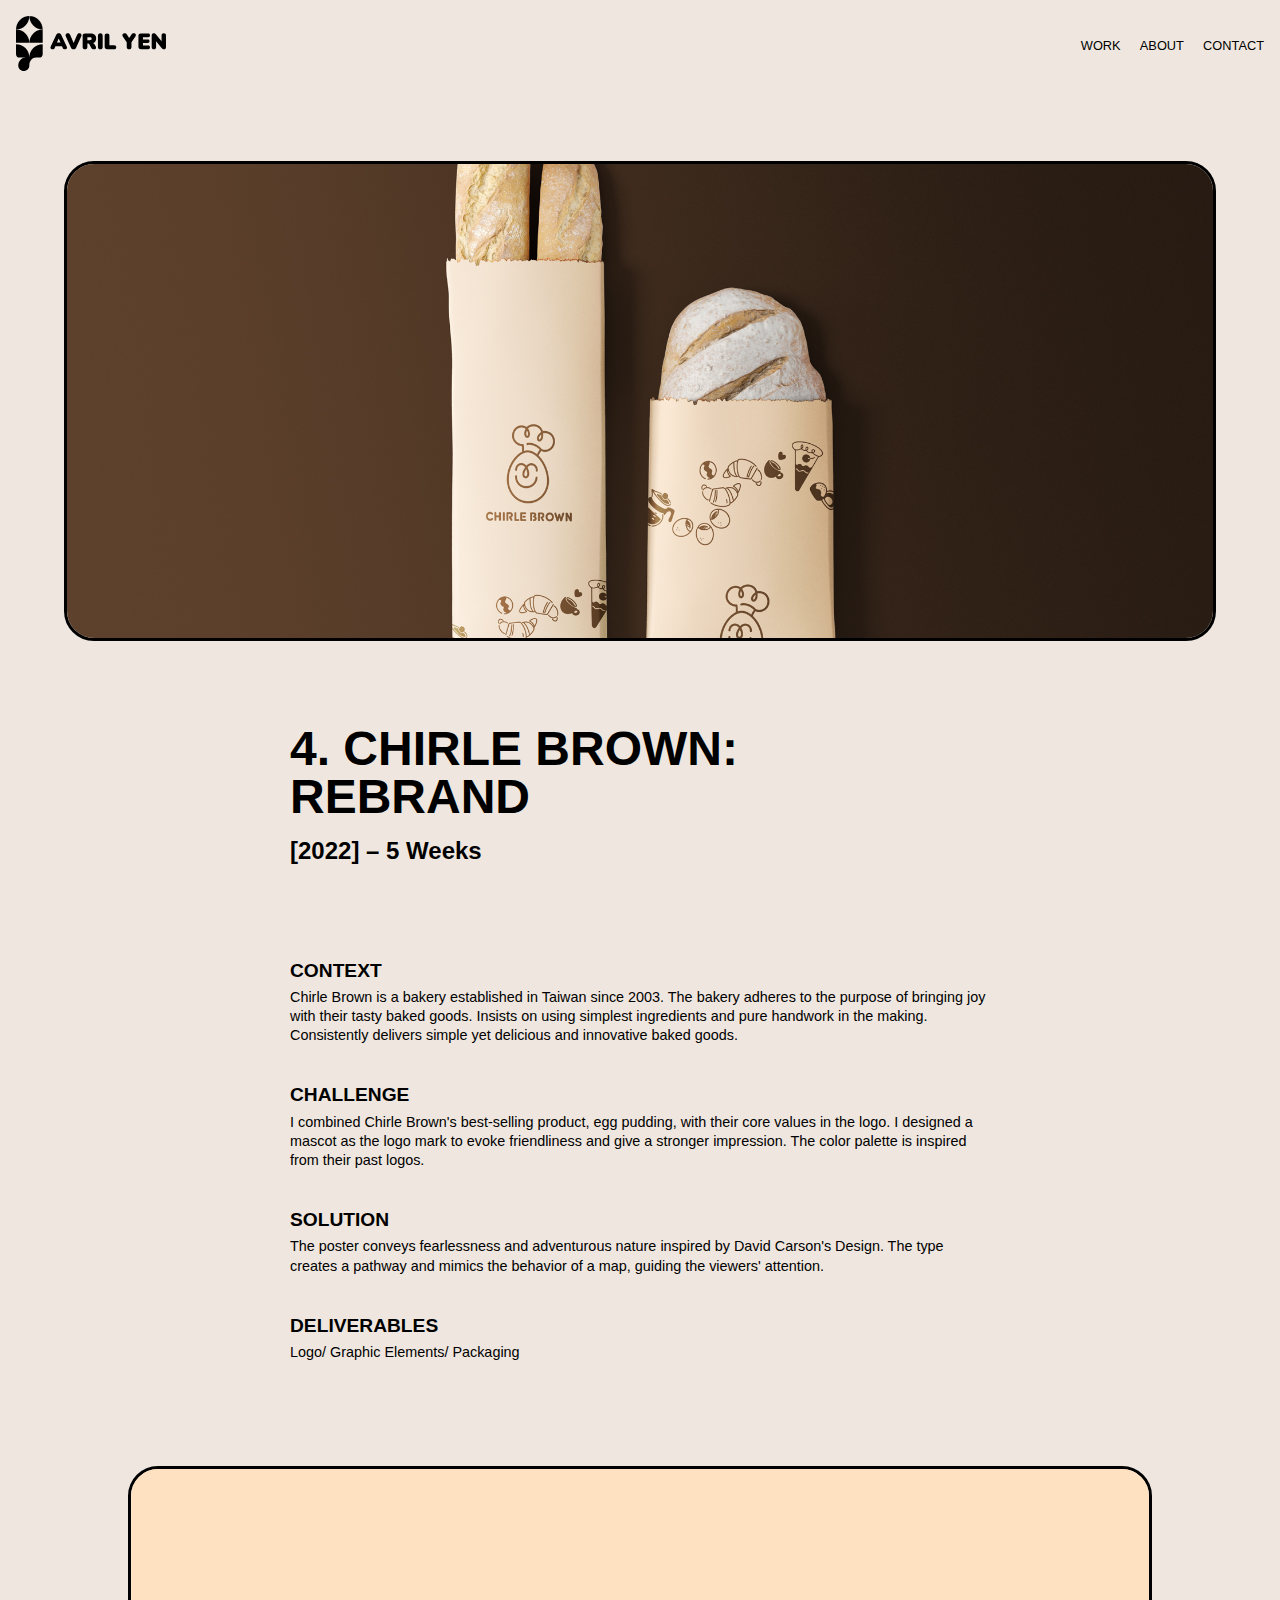
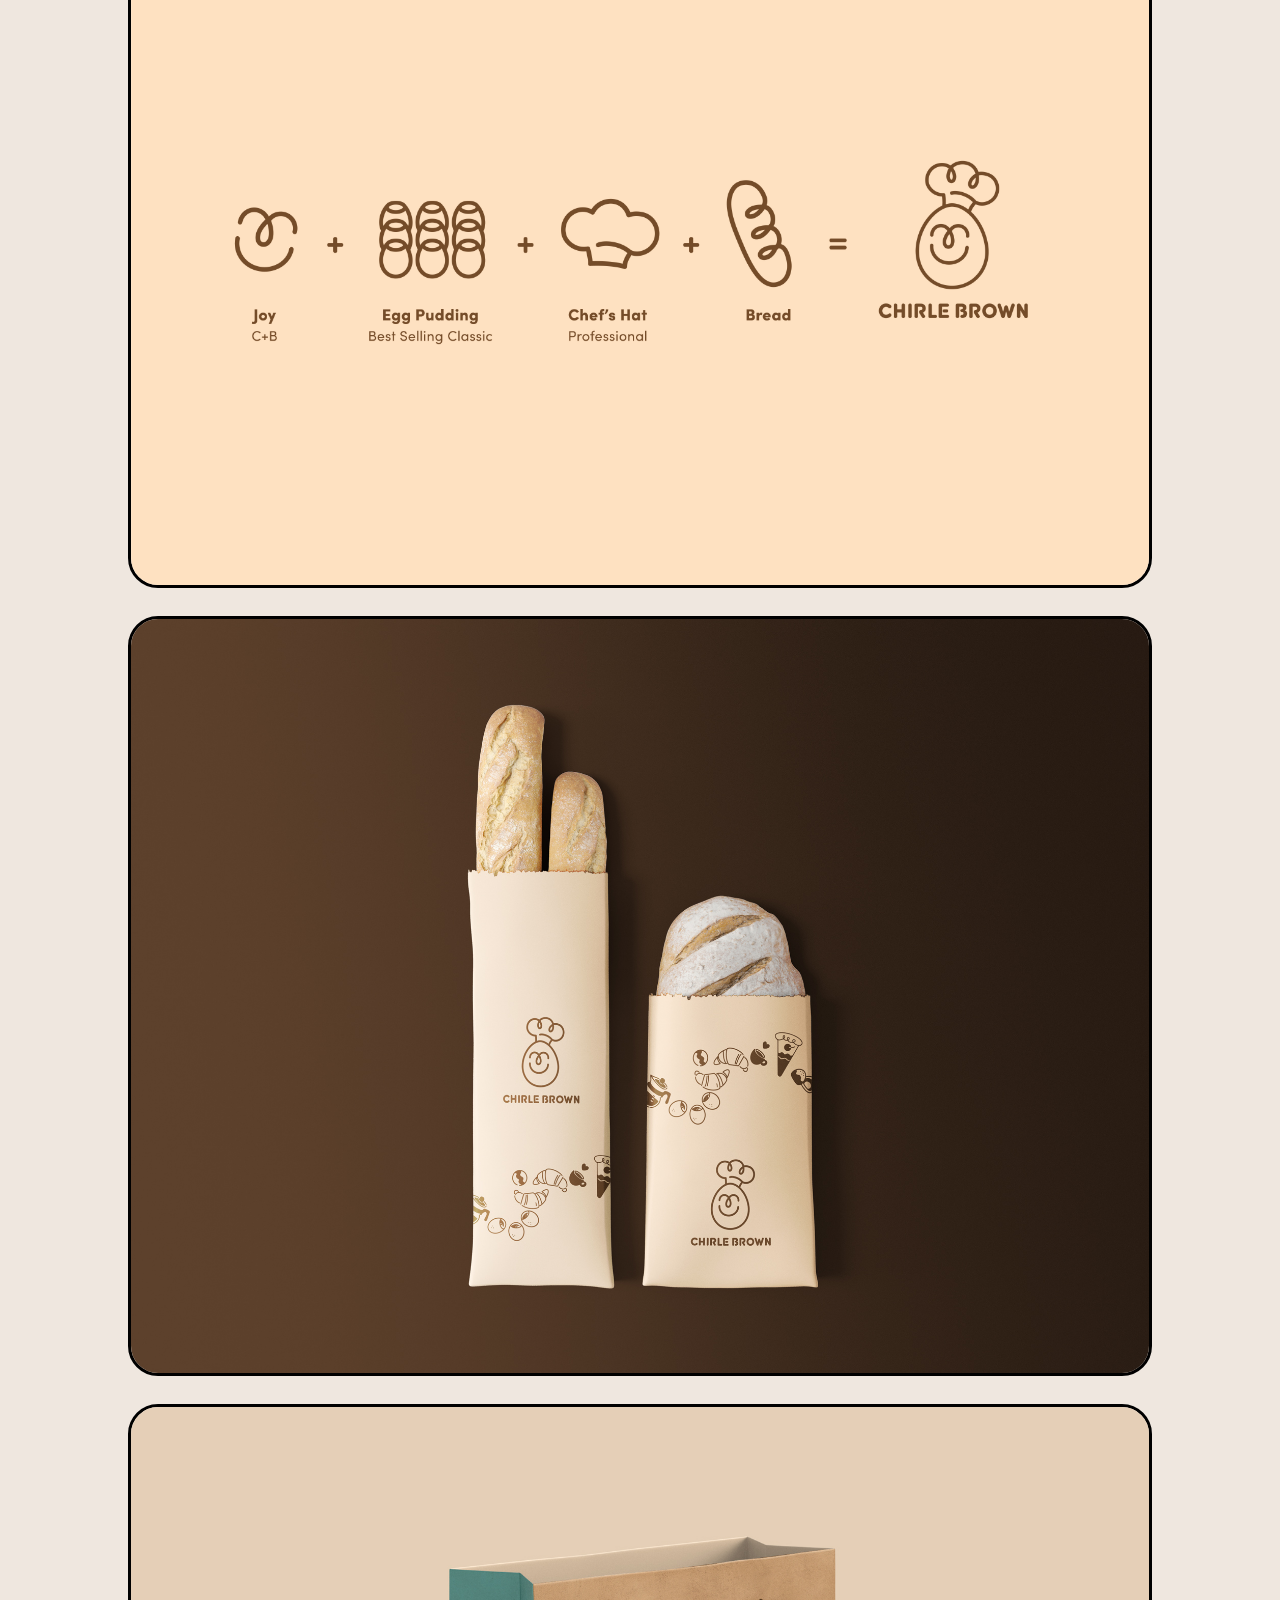
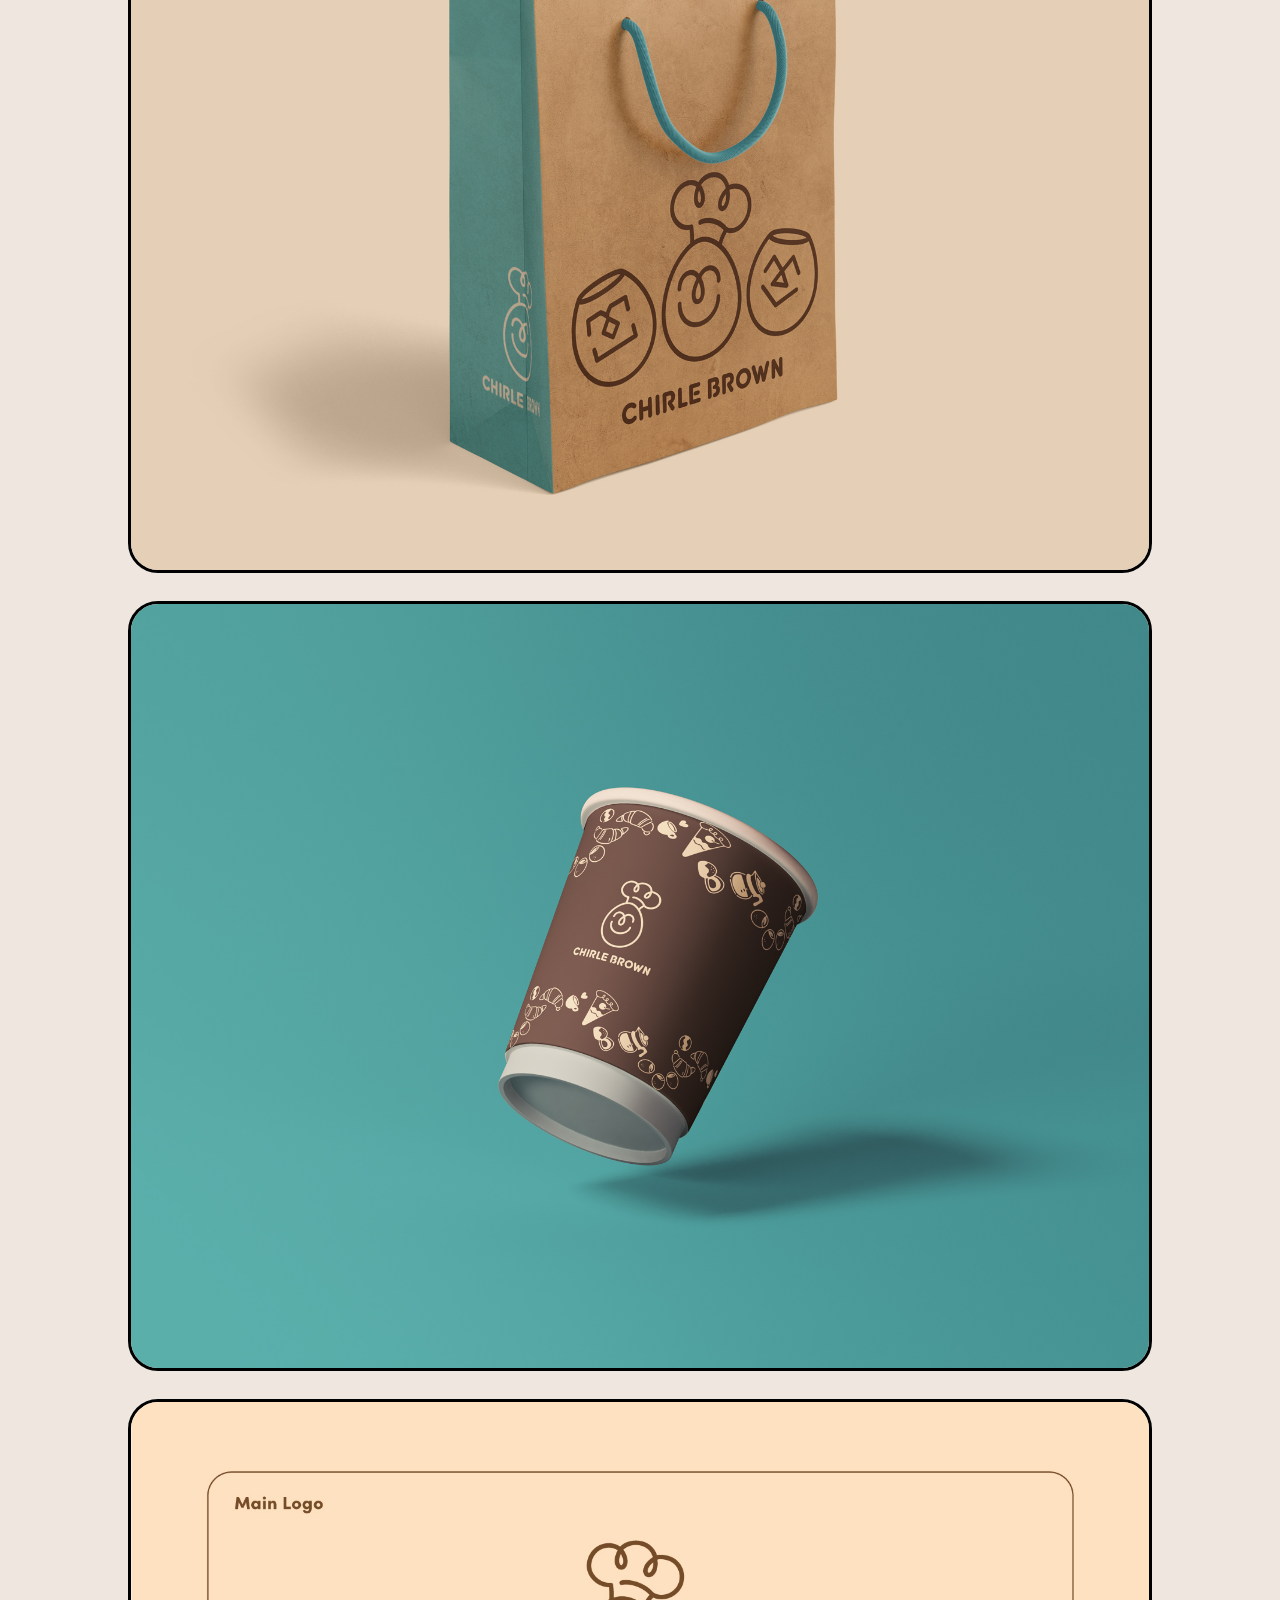
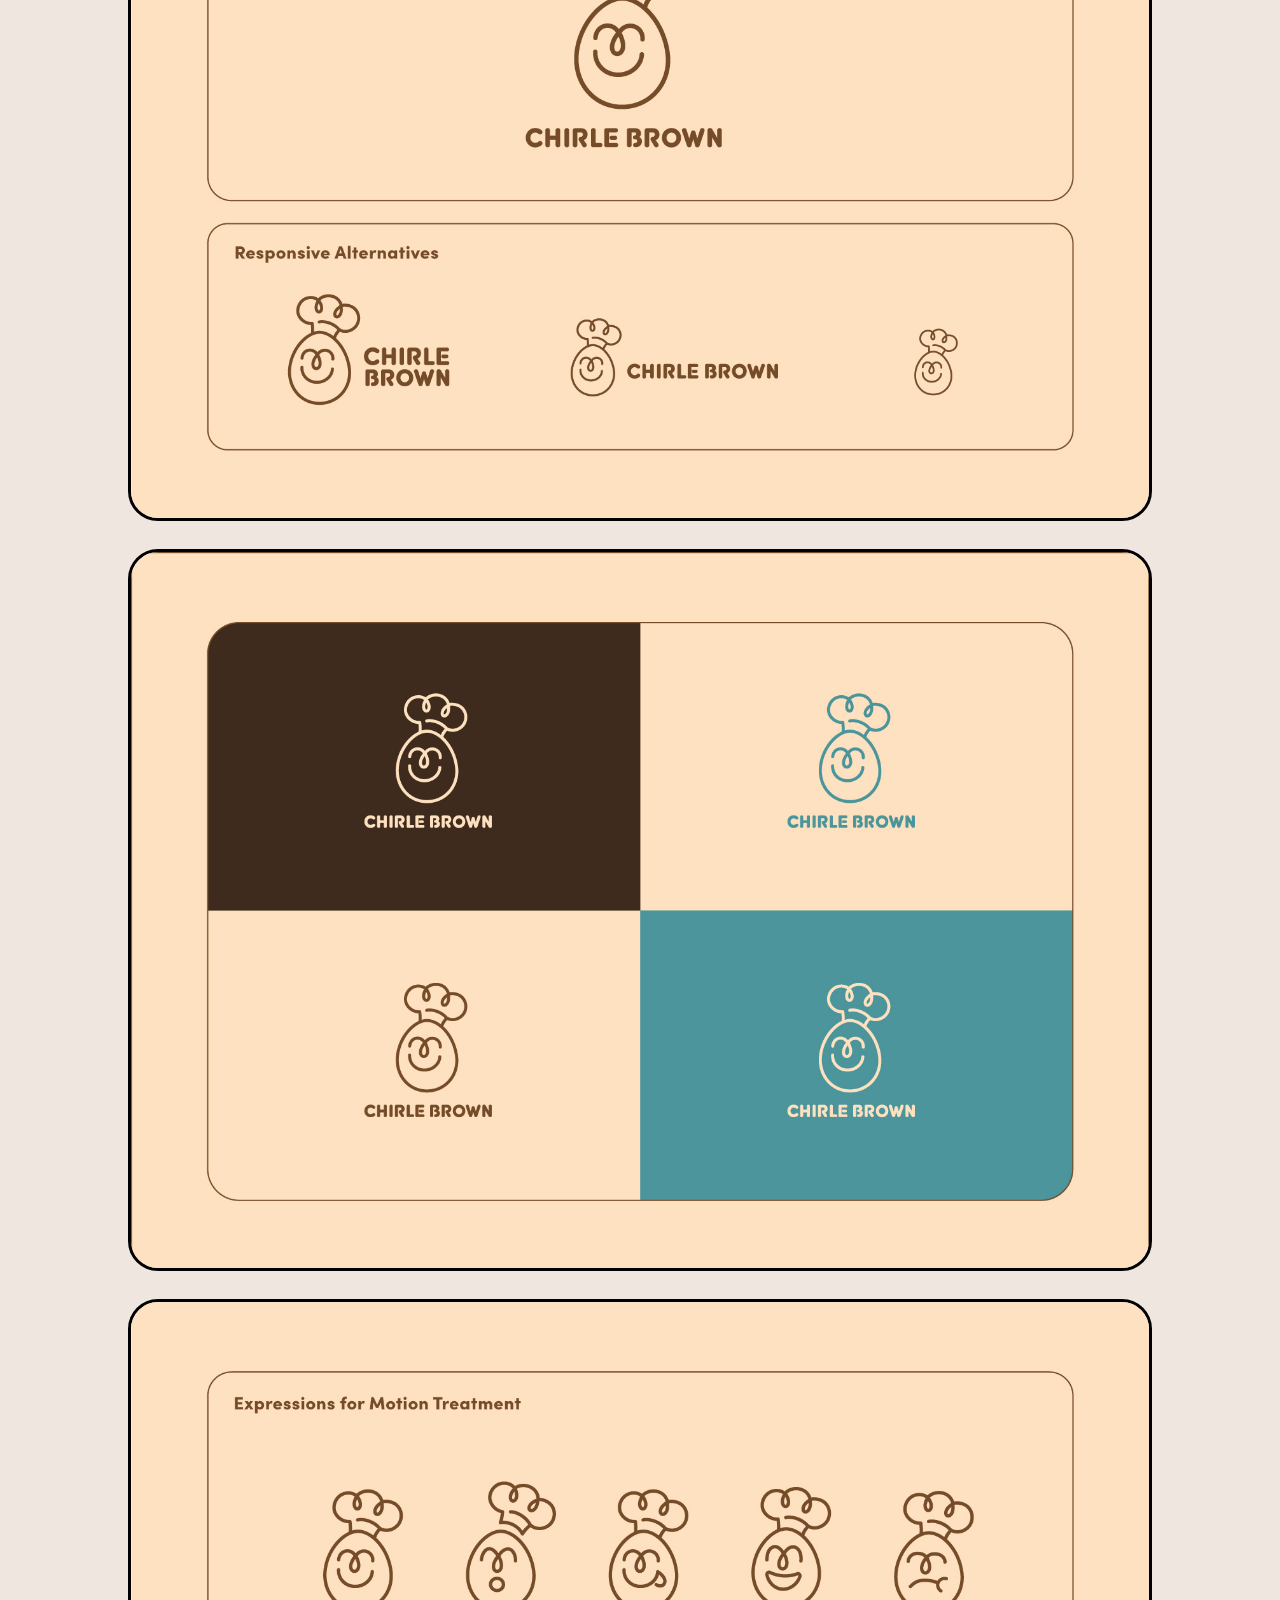
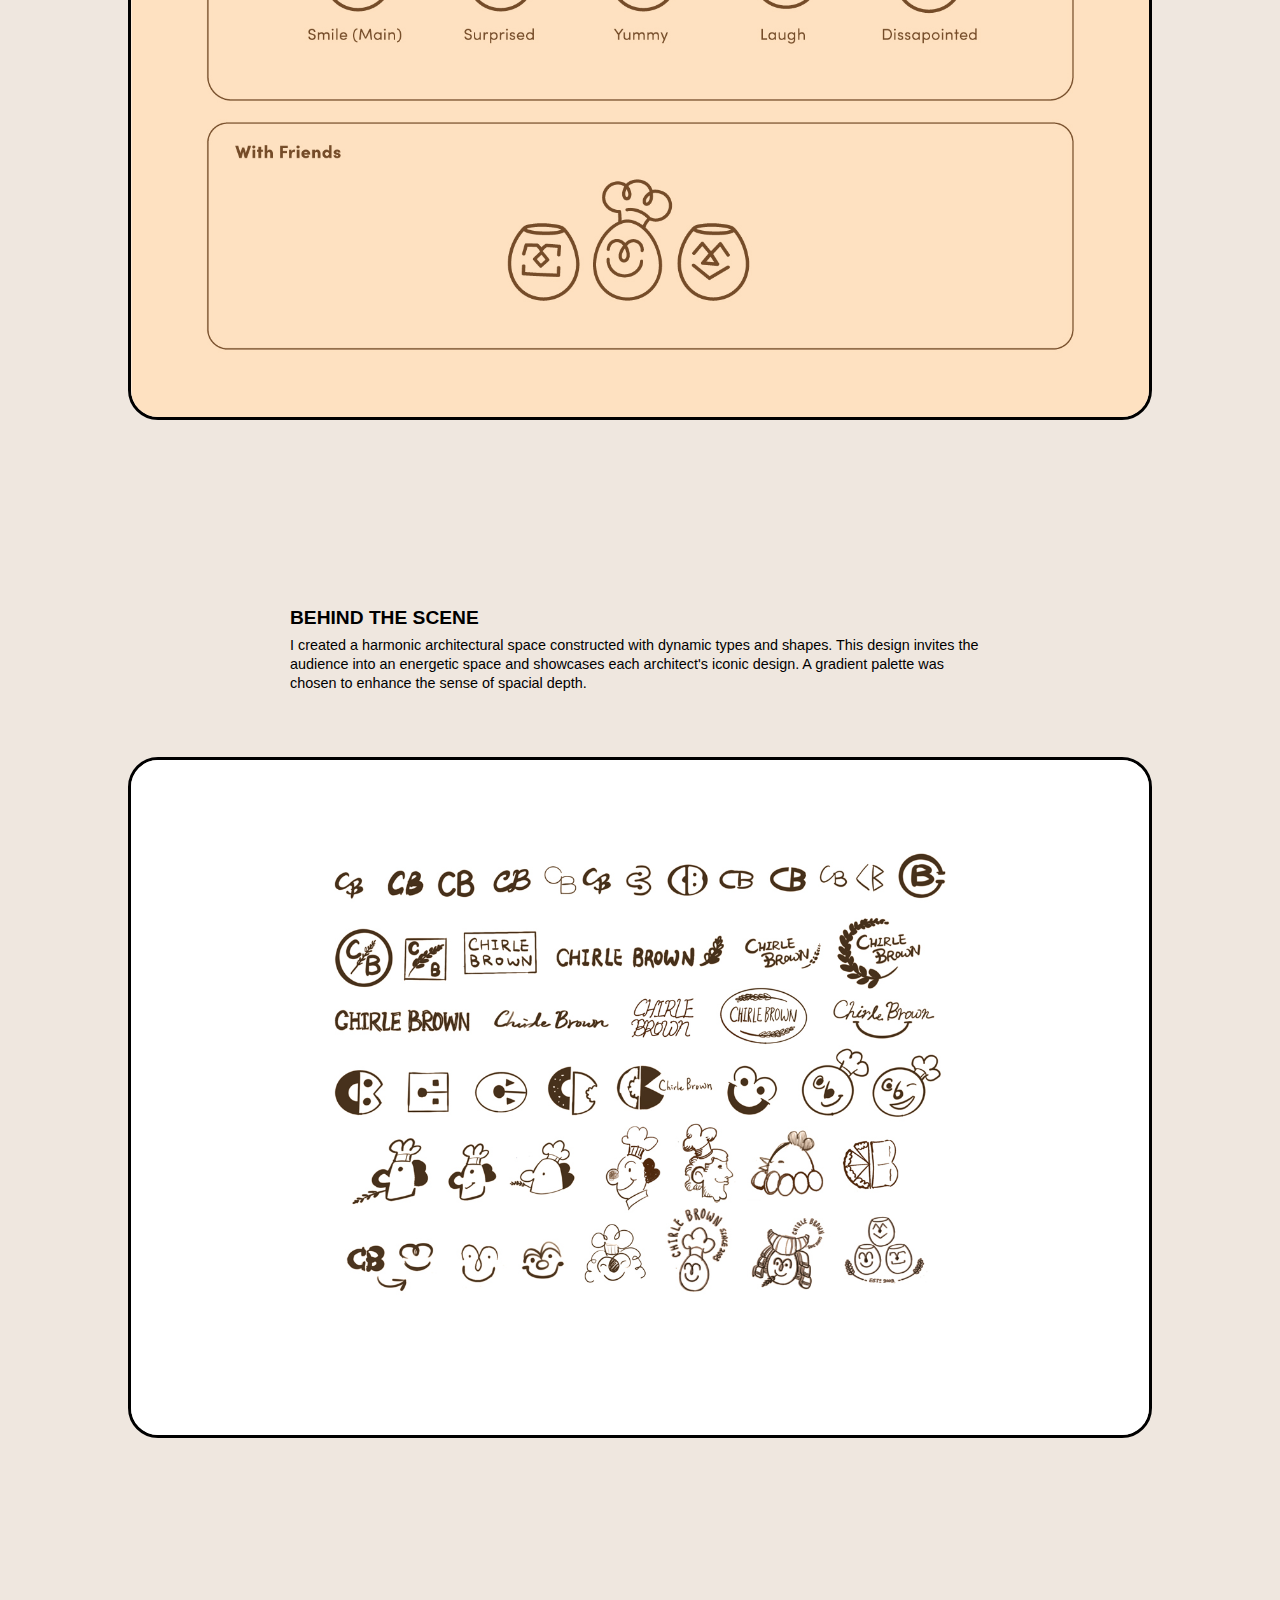
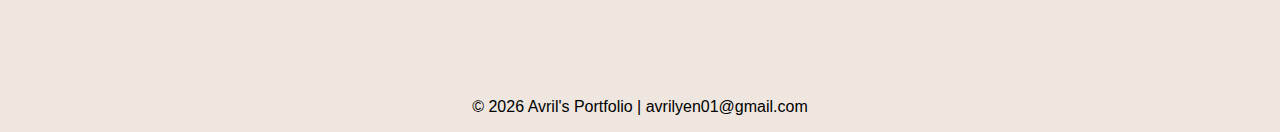
==== works/illust-1/index.html @ 390683fd "gallery" ====
<!DOCTYPE html>
<html lang="en">
<head>
  <meta charset="UTF-8">
  <meta http-equiv="X-UA-Compatible" content="IE=edge">
  <meta name="viewport" content="width=device-width, initial-scale=1.0">
  <script src="/lib/jquery-3.6.1.min.js"></script>
  <script src="/scripts/import.js"></script>
  <title>Project 1</title>
</head>
<body> 
  <!-- # + name + tab = a div -->
  <div id="wrapper">
    <header>
      <div id="header-container"></div>
    </header>
    <!-- Add code below this line :))))) -->
    <main>
      <div class="banner-container">
        <img class="banner-img" src="/assets/project4/Bread-Packaging-Mockup2.jpg" alt="">
      </div>
      <div class="banner-description">
      <h1>4. CHIRLE BROWN: REBRAND  </h1>
      <h2>[2022] – 5 Weeks</h2>
      </div>
      <div class="info">
        
        <h2>CONTEXT</h2>
        <p>Chirle Brown is a bakery established in Taiwan since 2003. The bakery adheres to the purpose of bringing joy with their tasty baked goods. Insists on using simplest ingredients and pure handwork in the making. Consistently delivers simple yet delicious and innovative baked goods.</p>
        
        <h2>CHALLENGE</h2>
        <p>I combined Chirle Brown's best-selling product, egg pudding, with their core values in the logo. I designed a mascot as the logo mark to evoke friendliness and give a stronger impression. The color palette is inspired from their past logos. </p>

        <h2>SOLUTION</h2>
        <p>The poster conveys fearlessness and adventurous nature inspired by David Carson's Design. The type creates a pathway and mimics the behavior of a map, guiding the viewers' attention. </p>

        <h2>DELIVERABLES</h2>
        <p>Logo/
          Graphic Elements/
          Packaging</p>
      
      </div>

      <div class="gallery-container">
        <img src="/assets/project4/chirle-brown-logo-explain.jpg" alt="logo composition">
        <img src="/assets/project4/Bread-Packaging-Mockup2.jpg" alt=" bread wrapper">
        <img src="/assets/project4/Bread-Packaging-Mockup3.jpg" alt="shoppinf bag">
        <img src="/assets/project4/Bread-Packaging-Mockup4.jpg" alt="cup">
        <img src="/assets/project4/chirle-brown-main-responsive.jpg" alt=" logo and alternatives">
        <img src="/assets/project4/chirle-brown-color.jpg" alt="color usage">
        <img src="/assets/project4/chirle-brown-graphics.jpg" alt="motion treatment and graphic elements">
    
      </div>

      <div class="bts-text">
        <h2>BEHIND THE SCENE</h2>
        <p>I created a harmonic architectural space constructed with dynamic types and shapes. This design invites the audience into an energetic space and showcases each architect's iconic design. A gradient palette was chosen to enhance the sense of spacial depth.</p>
      </div>

      <div class="bts-gallery-container">
        <img src="/assets/project4/chirle-brown-sketch.jpg" alt="logo process sketches">
       
      </div>






    </main>
  </div>
</body>
<footer></footer>
</html>
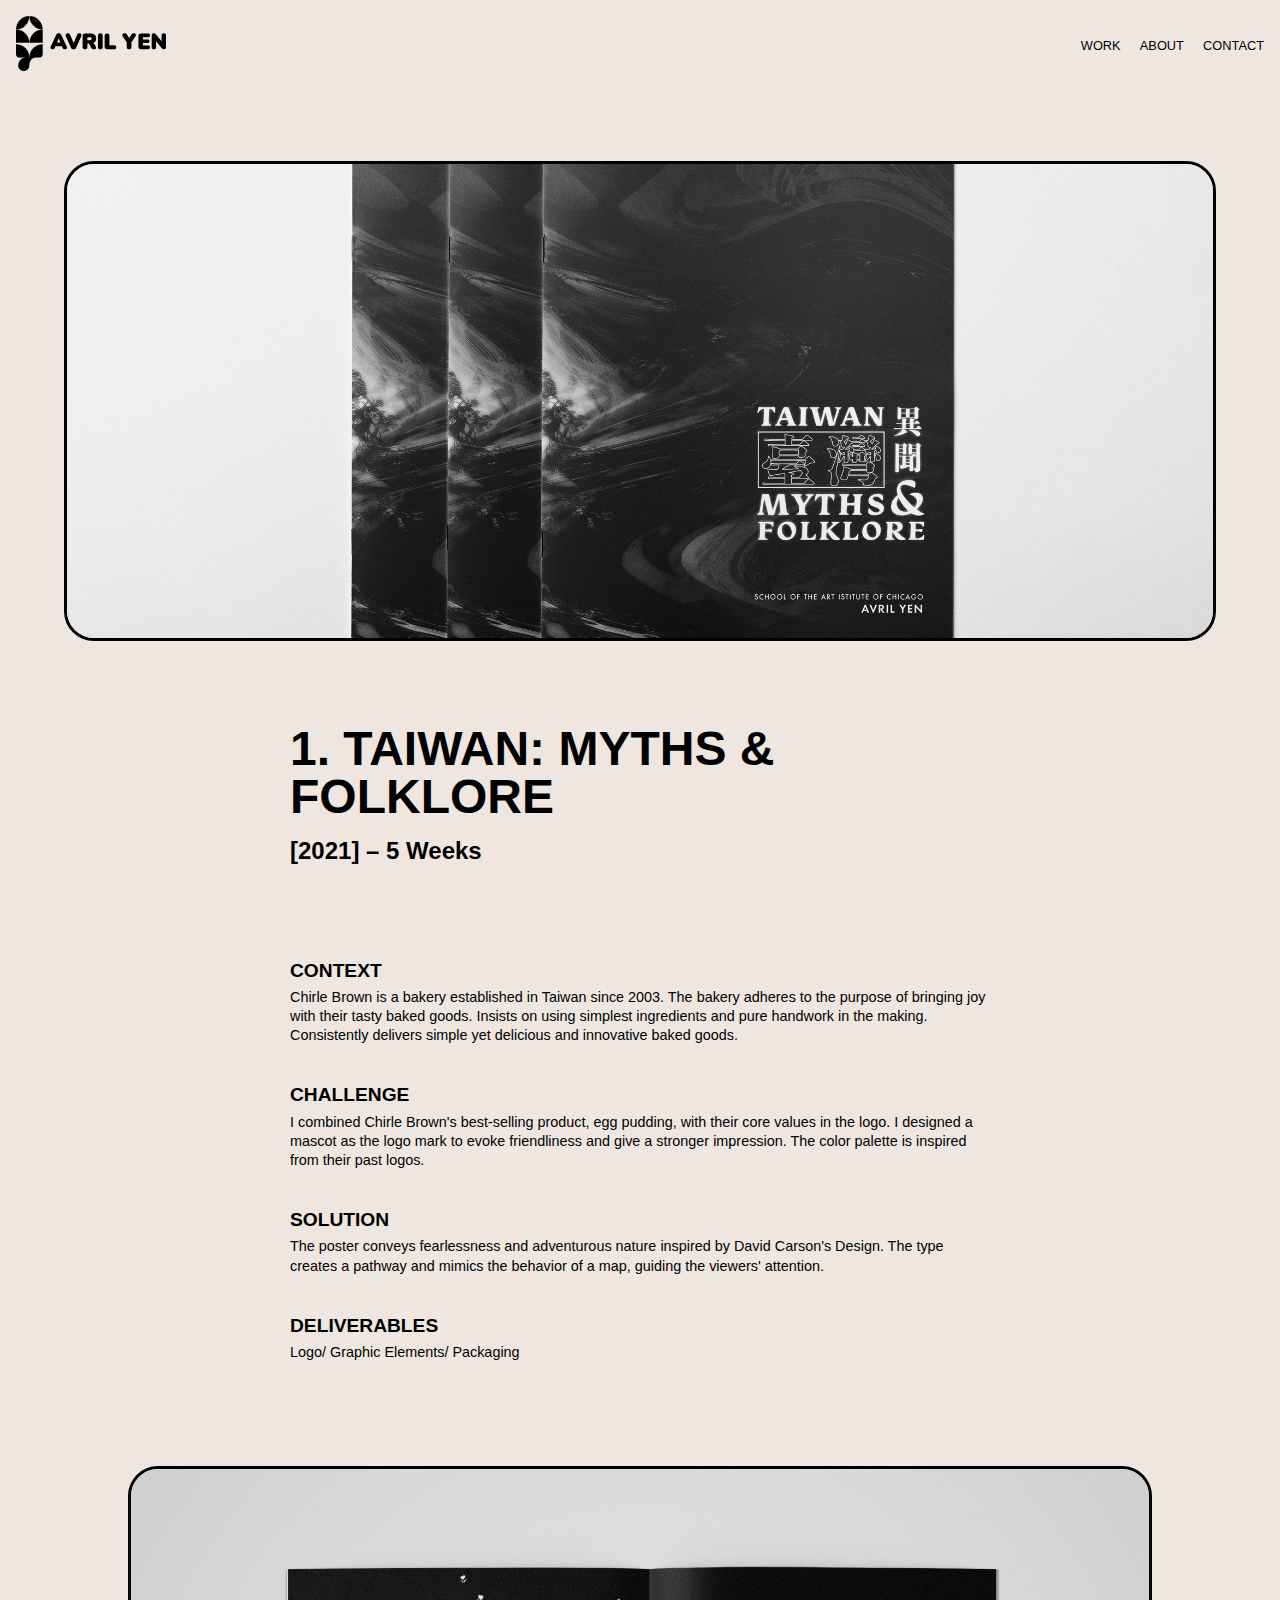
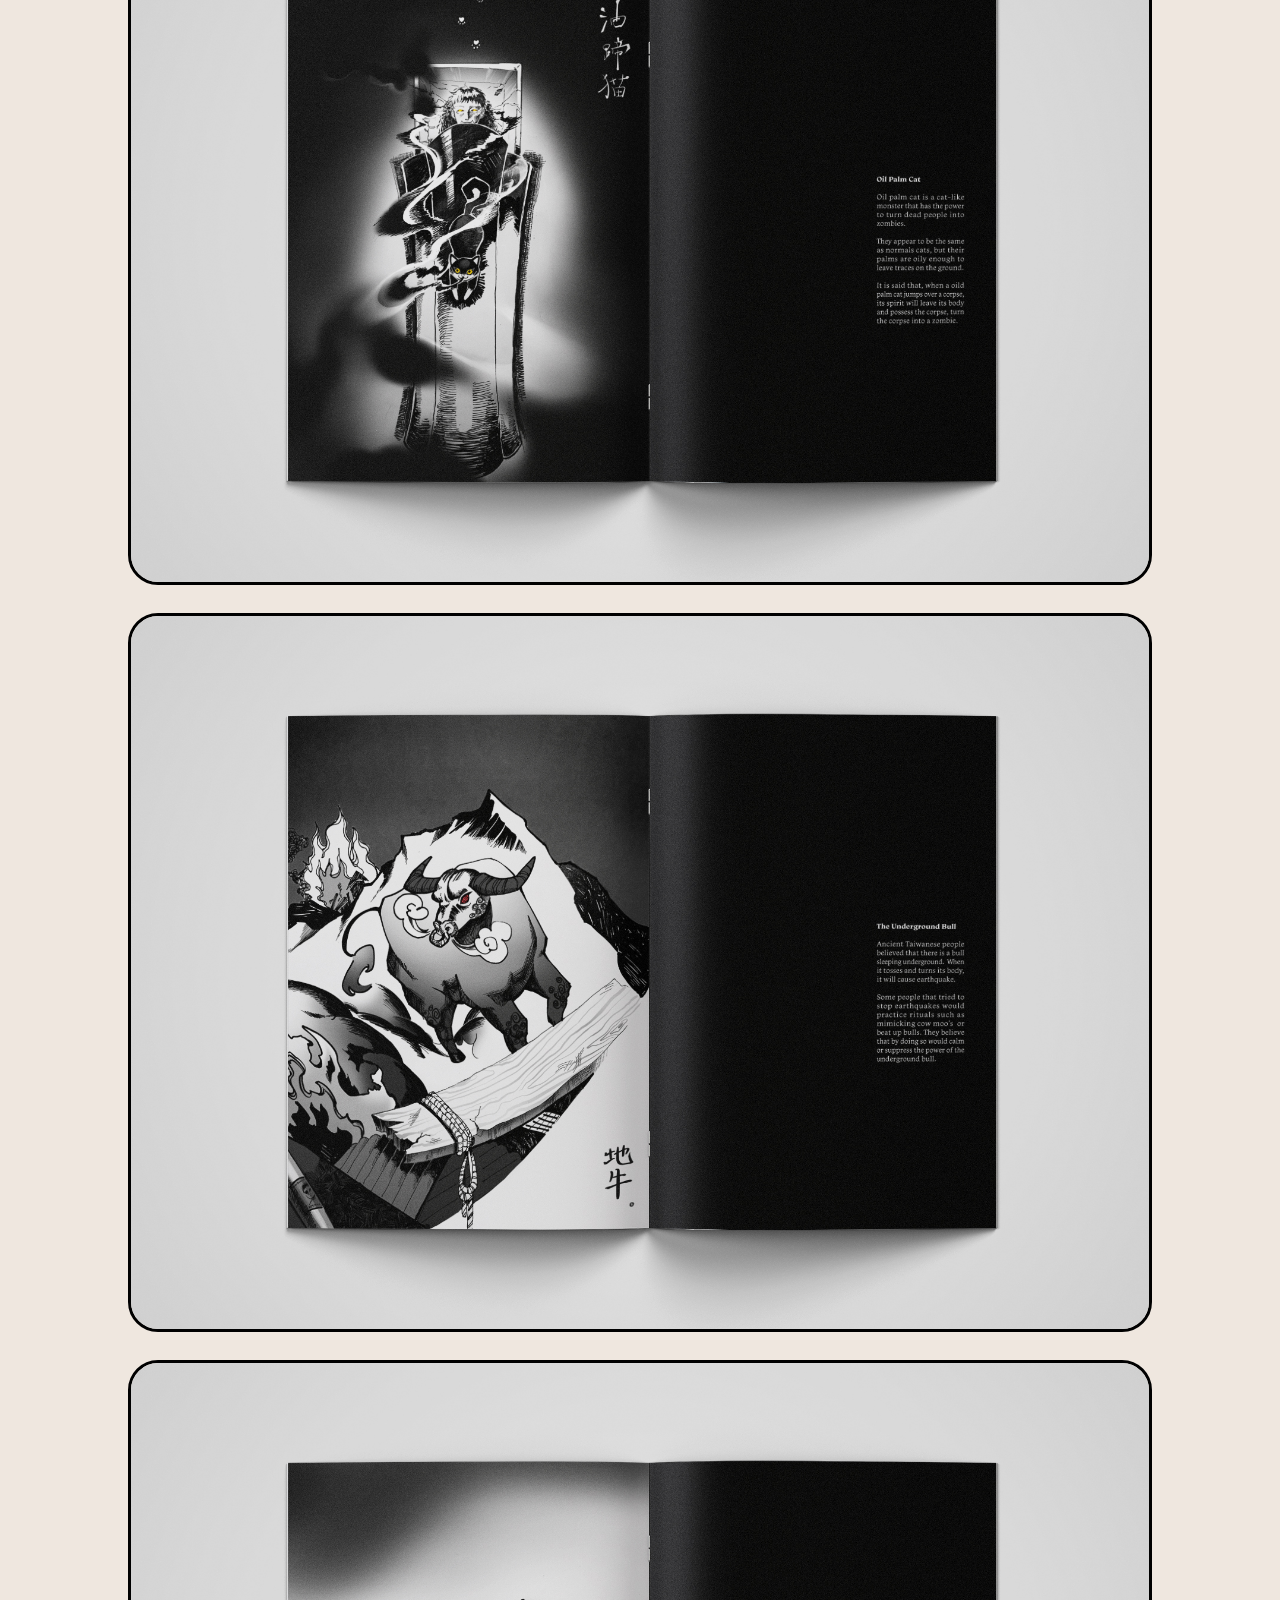
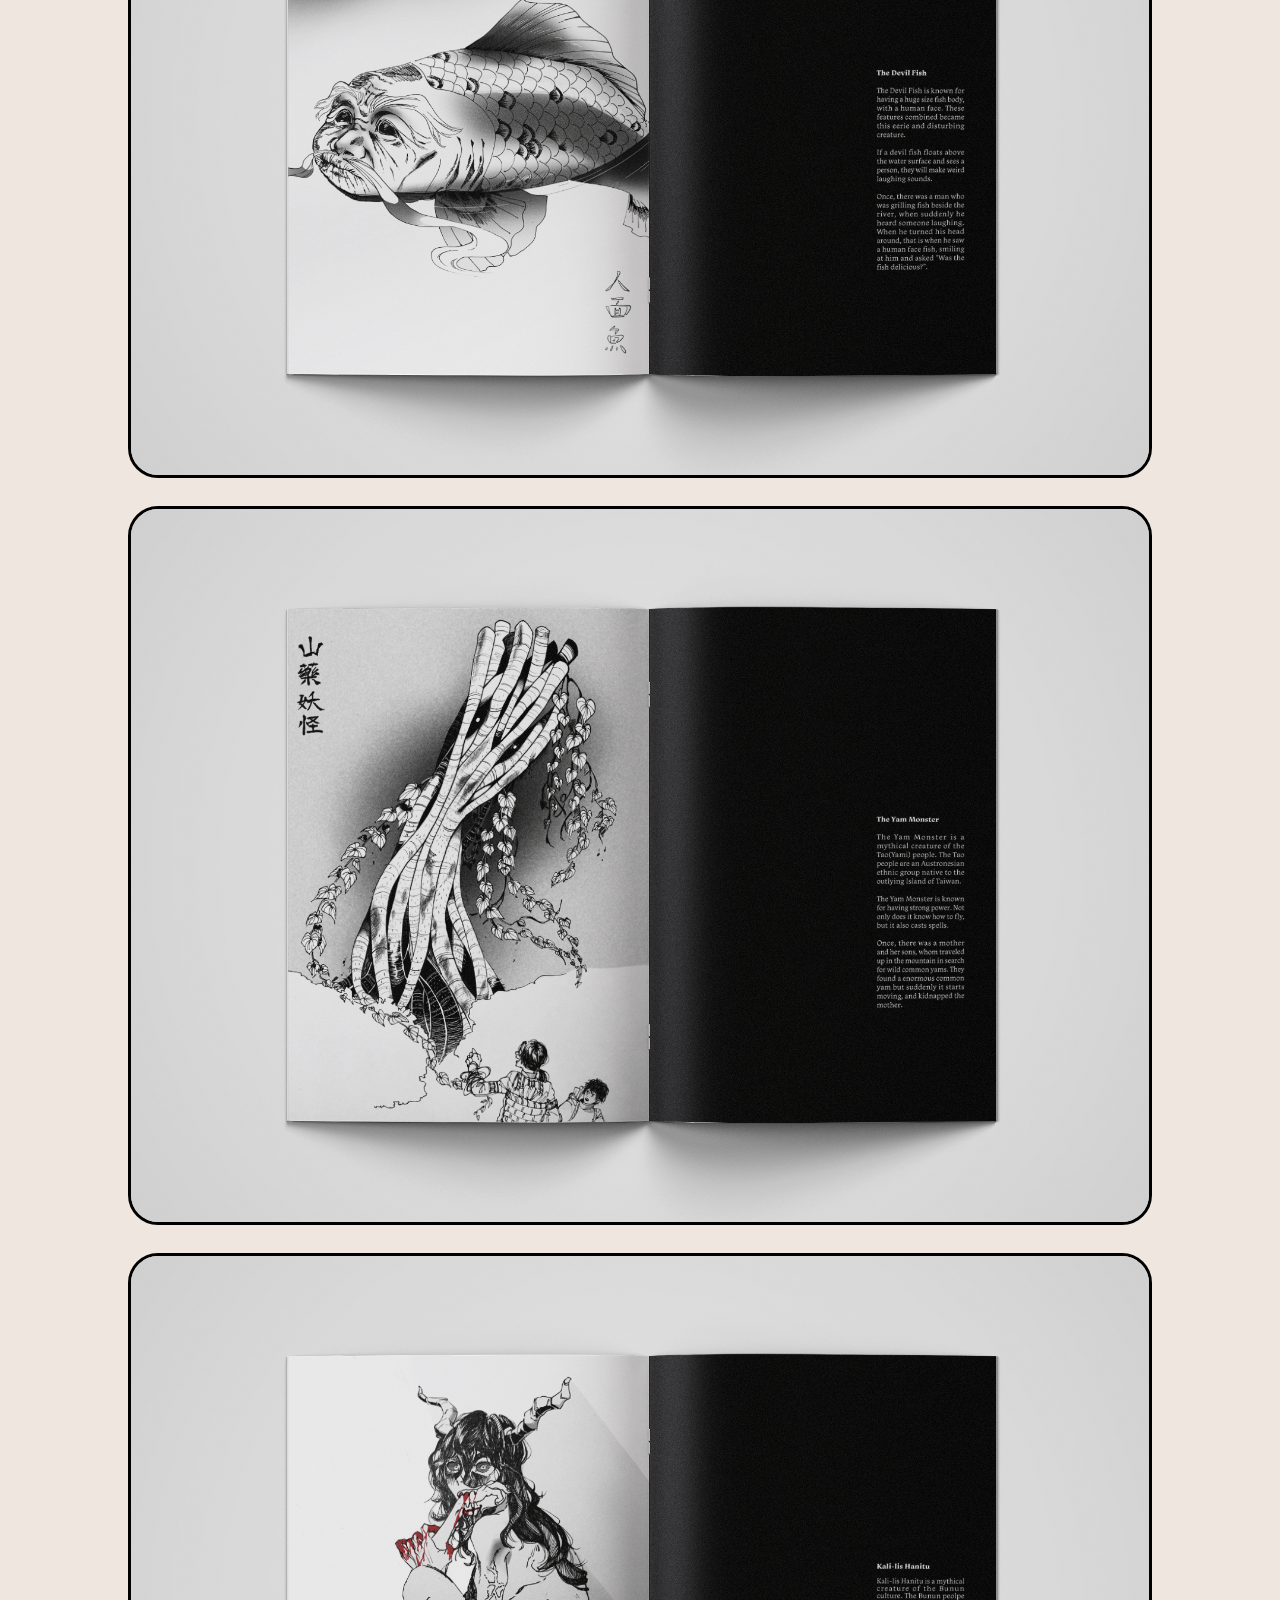
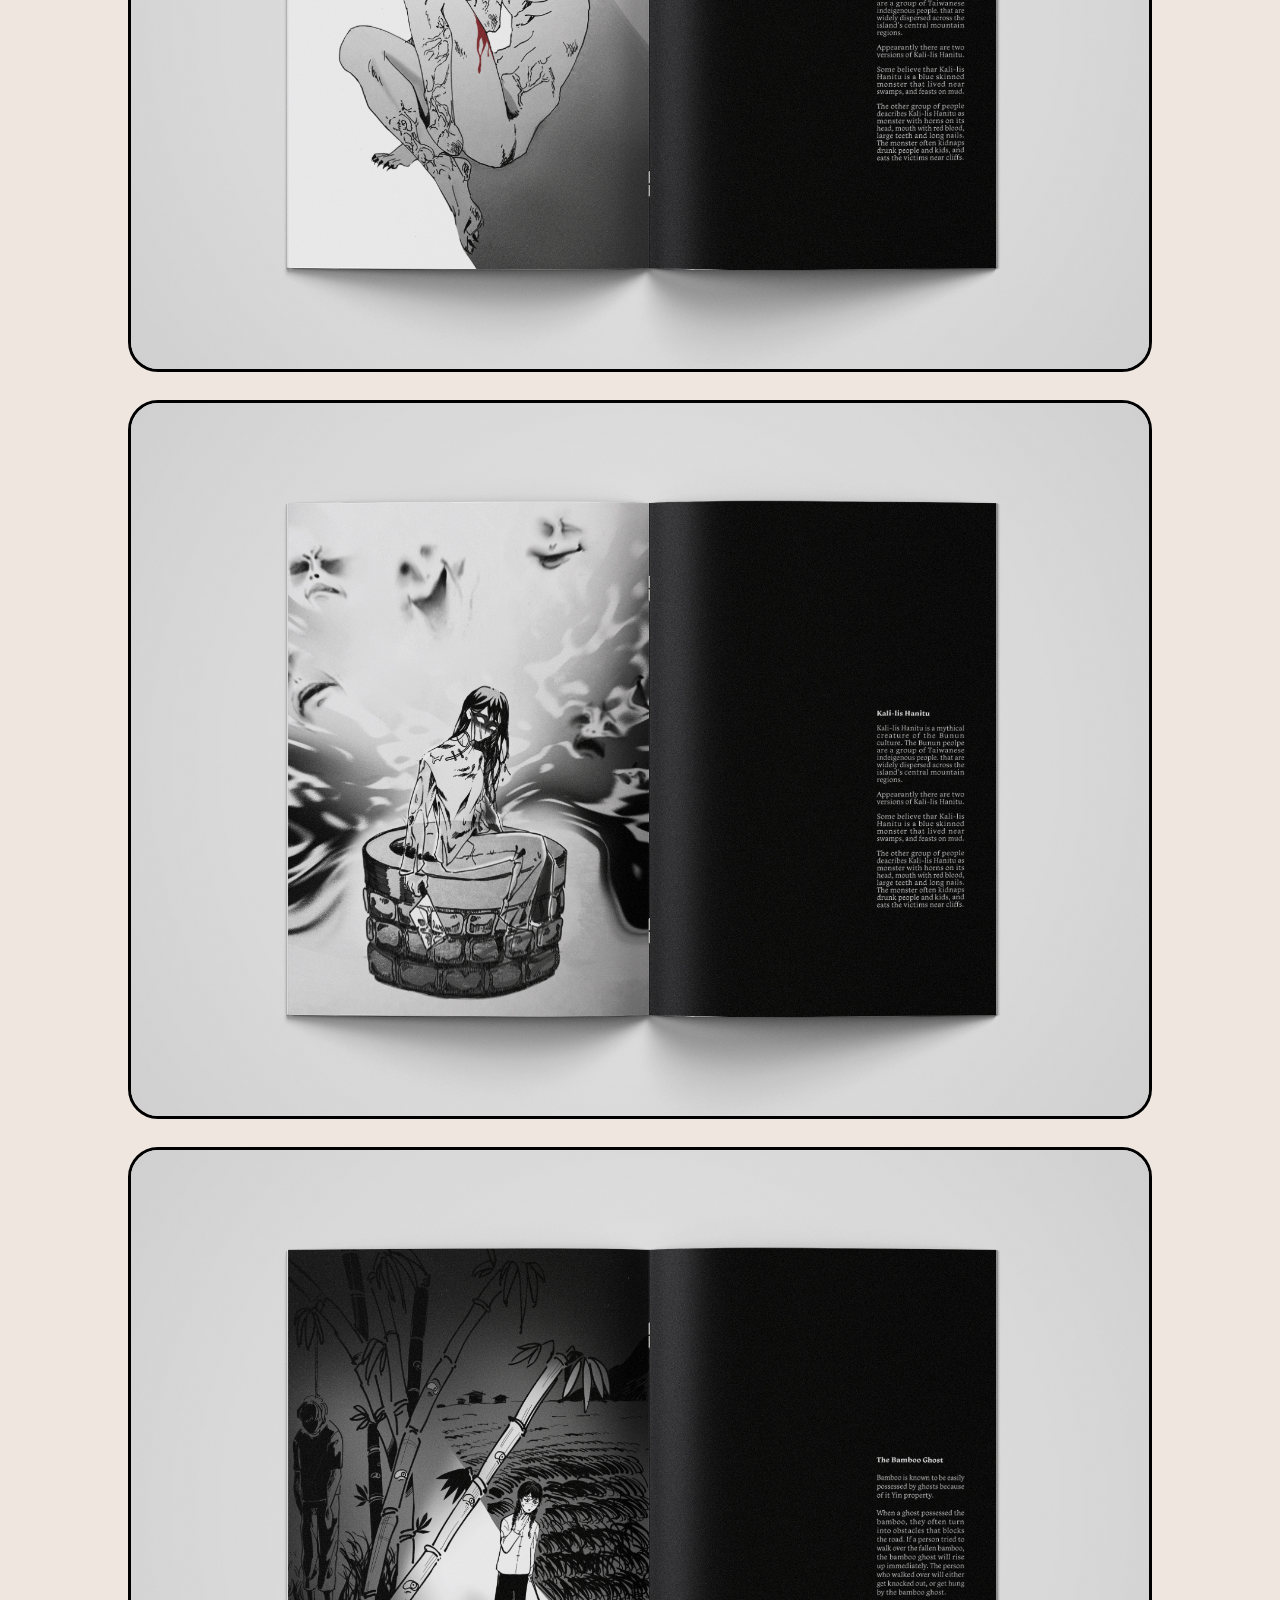
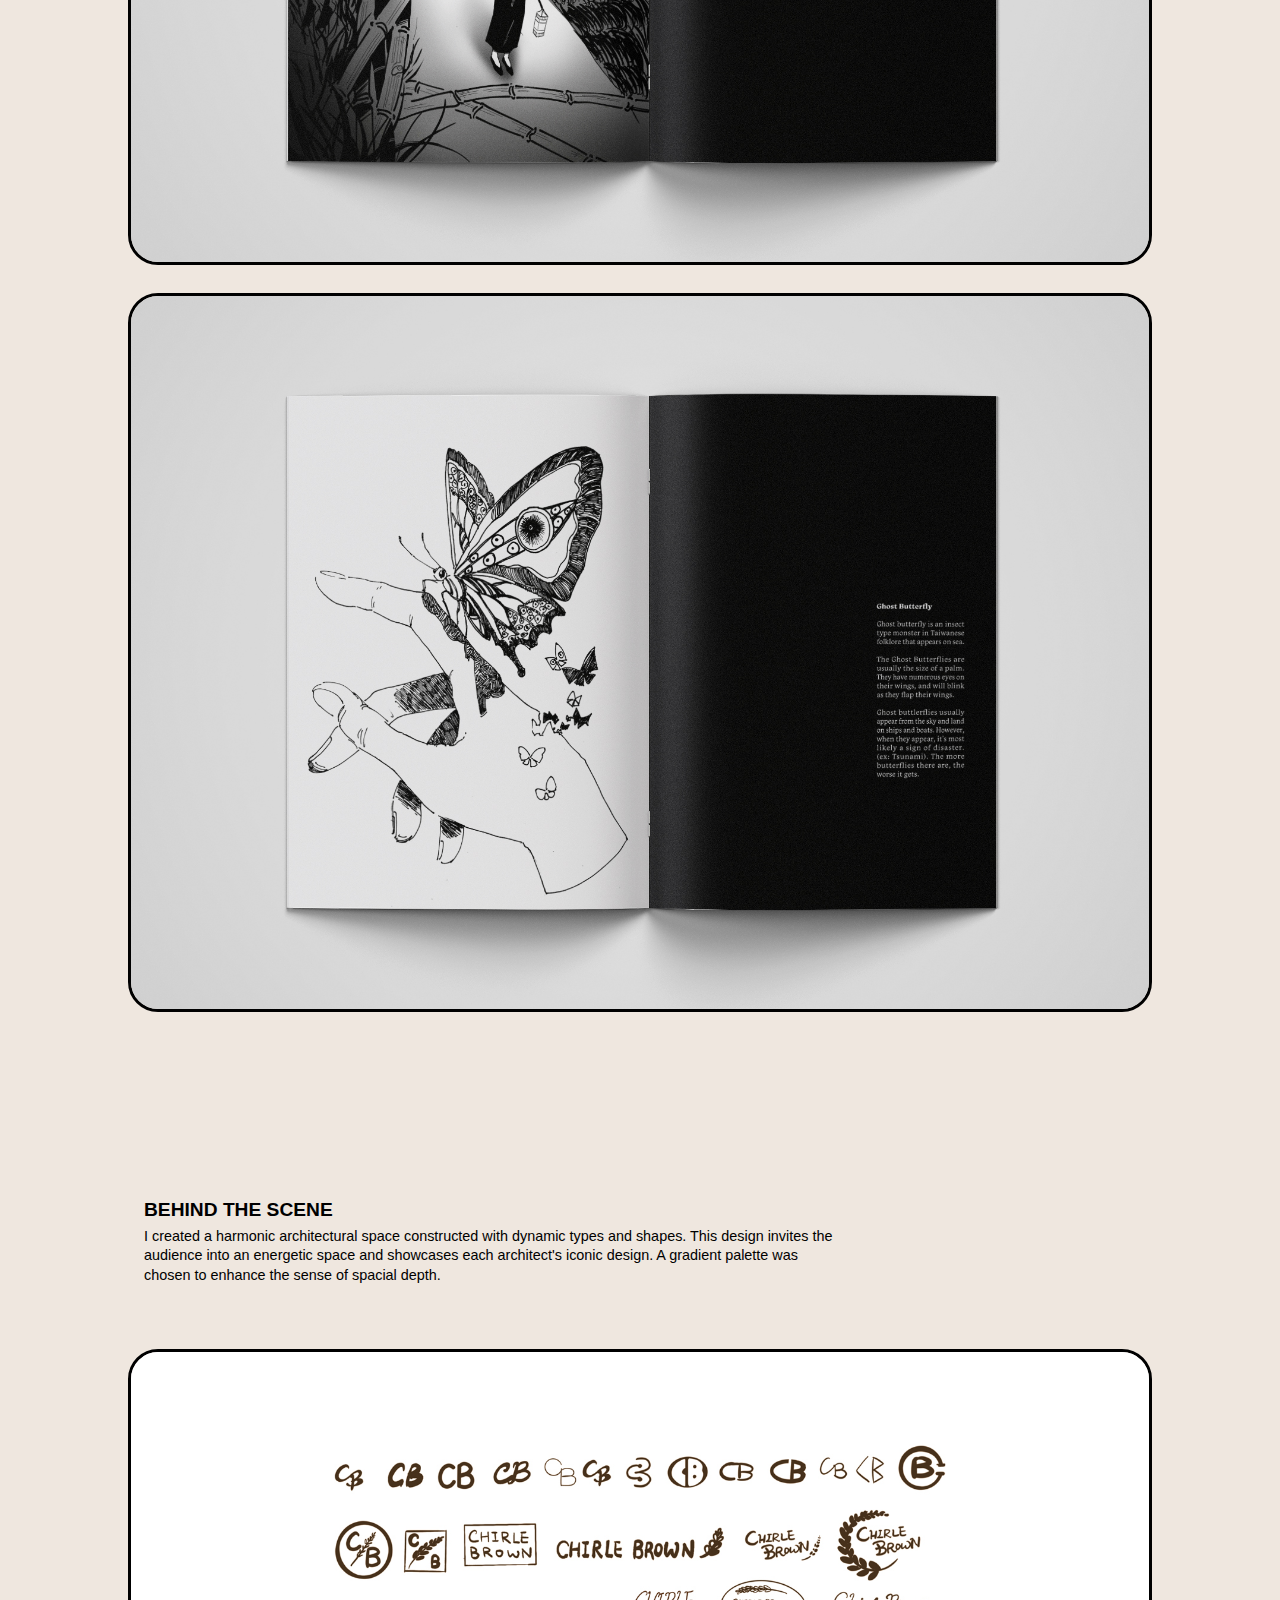
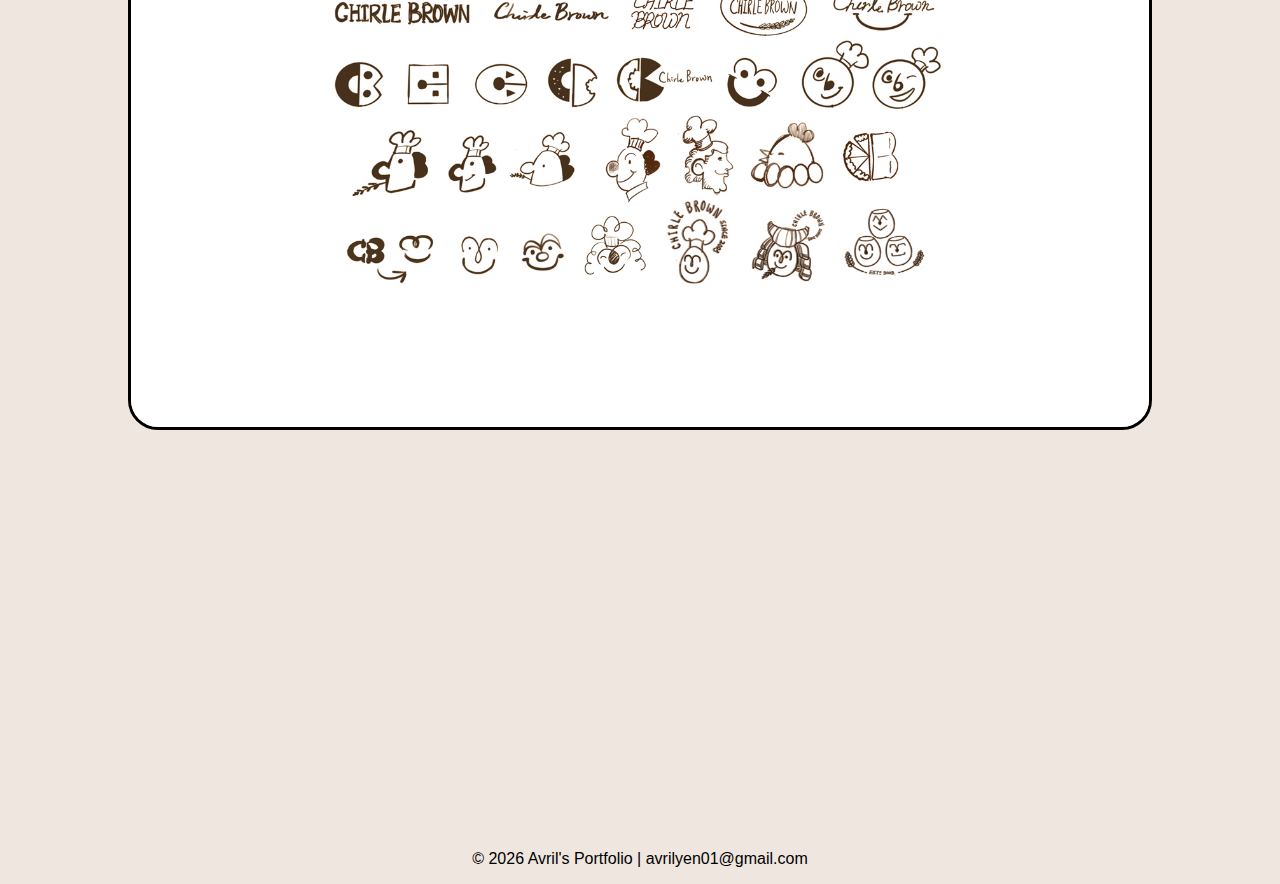
==== commit dab4fa53: "tab" ====
--- a/works/illust-1/index.html
+++ b/works/illust-1/index.html
@@ -6,7 +6,7 @@
   <meta name="viewport" content="width=device-width, initial-scale=1.0">
   <script src="/lib/jquery-3.6.1.min.js"></script>
   <script src="/scripts/import.js"></script>
-  <title>Project 1</title>
+  <title>Taiwan: Myths & Folklore | AVRIL Y.</title>
 </head>
 <body> 
   <!-- # + name + tab = a div -->
@@ -17,11 +17,11 @@
     <!-- Add code below this line :))))) -->
     <main>
       <div class="banner-container">
-        <img class="banner-img" src="/assets/project4/Bread-Packaging-Mockup2.jpg" alt="">
+        <img class="banner-img" src="/assets/illust-1/cover-2.jpg" alt="">
       </div>
       <div class="banner-description">
-      <h1>4. CHIRLE BROWN: REBRAND  </h1>
-      <h2>[2022] – 5 Weeks</h2>
+      <h1>1. TAIWAN: MYTHS & FOLKLORE  </h1>
+      <h2>[2021] – 5 Weeks</h2>
       </div>
       <div class="info">
         
@@ -42,13 +42,23 @@
       </div>
 
       <div class="gallery-container">
-        <img src="/assets/project4/chirle-brown-logo-explain.jpg" alt="logo composition">
-        <img src="/assets/project4/Bread-Packaging-Mockup2.jpg" alt=" bread wrapper">
-        <img src="/assets/project4/Bread-Packaging-Mockup3.jpg" alt="shoppinf bag">
-        <img src="/assets/project4/Bread-Packaging-Mockup4.jpg" alt="cup">
-        <img src="/assets/project4/chirle-brown-main-responsive.jpg" alt=" logo and alternatives">
-        <img src="/assets/project4/chirle-brown-color.jpg" alt="color usage">
-        <img src="/assets/project4/chirle-brown-graphics.jpg" alt="motion treatment and graphic elements">
+        <img src="/assets/illust-1/1.jpg" alt="logo composition">
+      <div class="gallery-container">
+        <img src="/assets/illust-1/2.jpg" alt="logo composition">
+      <div class="gallery-container">
+        <img src="/assets/illust-1/3.jpg" alt="logo composition">
+      <div class="gallery-container">
+        <img src="/assets/illust-1/4.jpg" alt="logo composition">
+      <div class="gallery-container">
+        <img src="/assets/illust-1/5.jpg" alt="logo composition">
+      <div class="gallery-container">
+        <img src="/assets/illust-1/6.jpg" alt="logo composition">
+      <div class="gallery-container">
+        <img src="/assets/illust-1/7.jpg" alt="logo composition">
+      <div class="gallery-container">
+        <img src="/assets/illust-1/8.jpg" alt="logo composition">
+
+       
     
       </div>
 
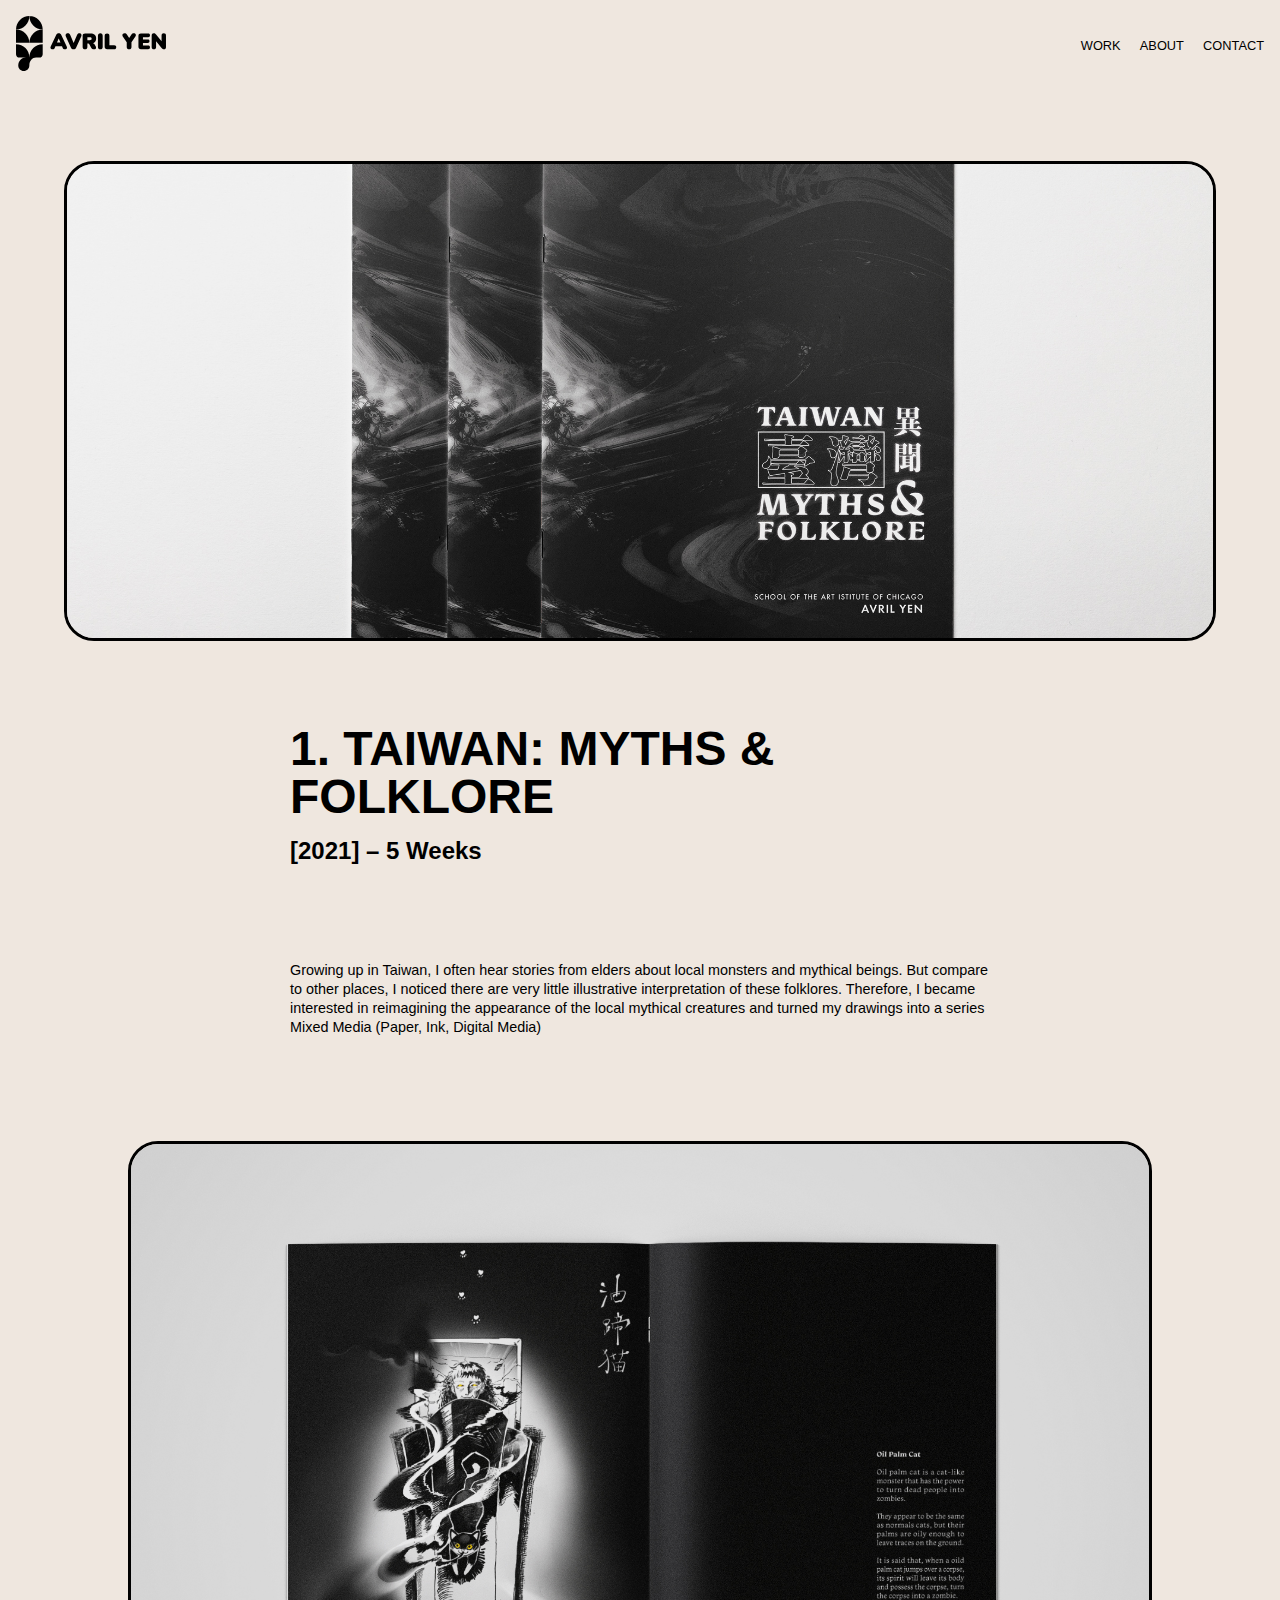
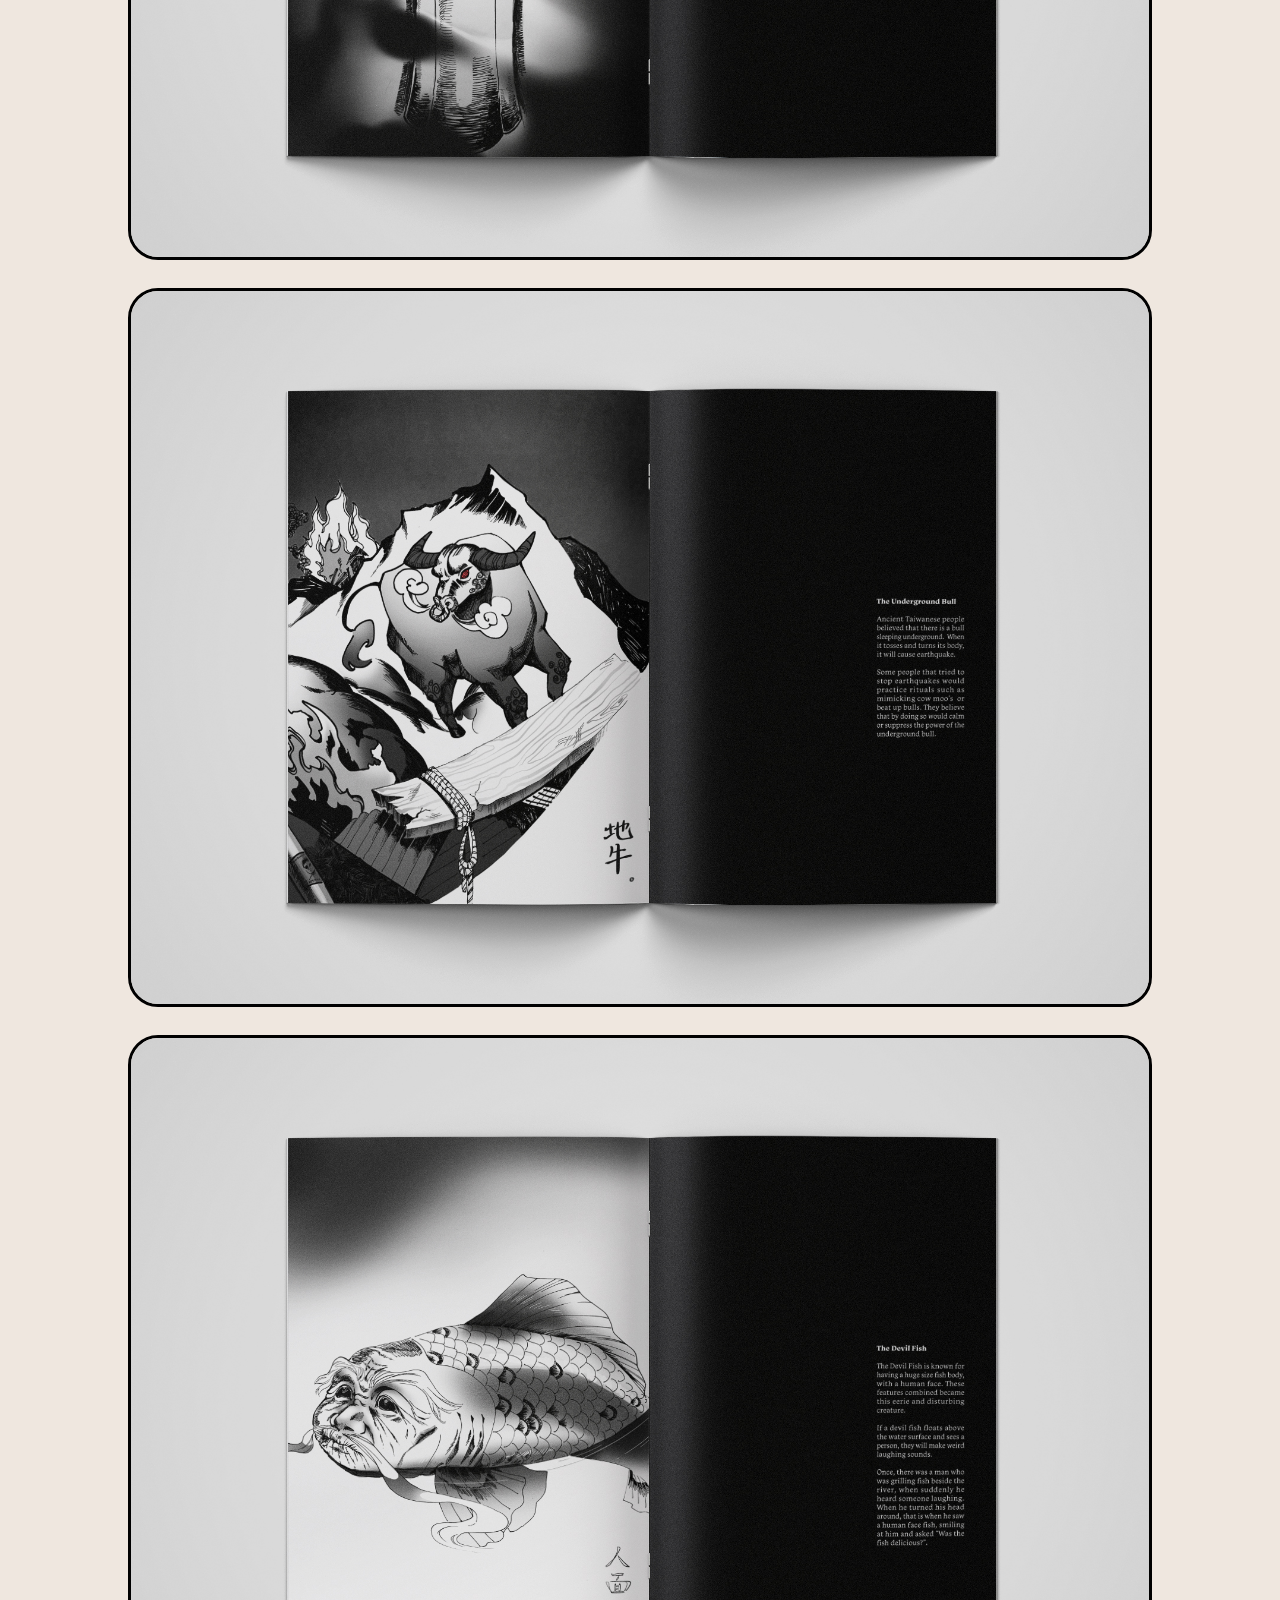
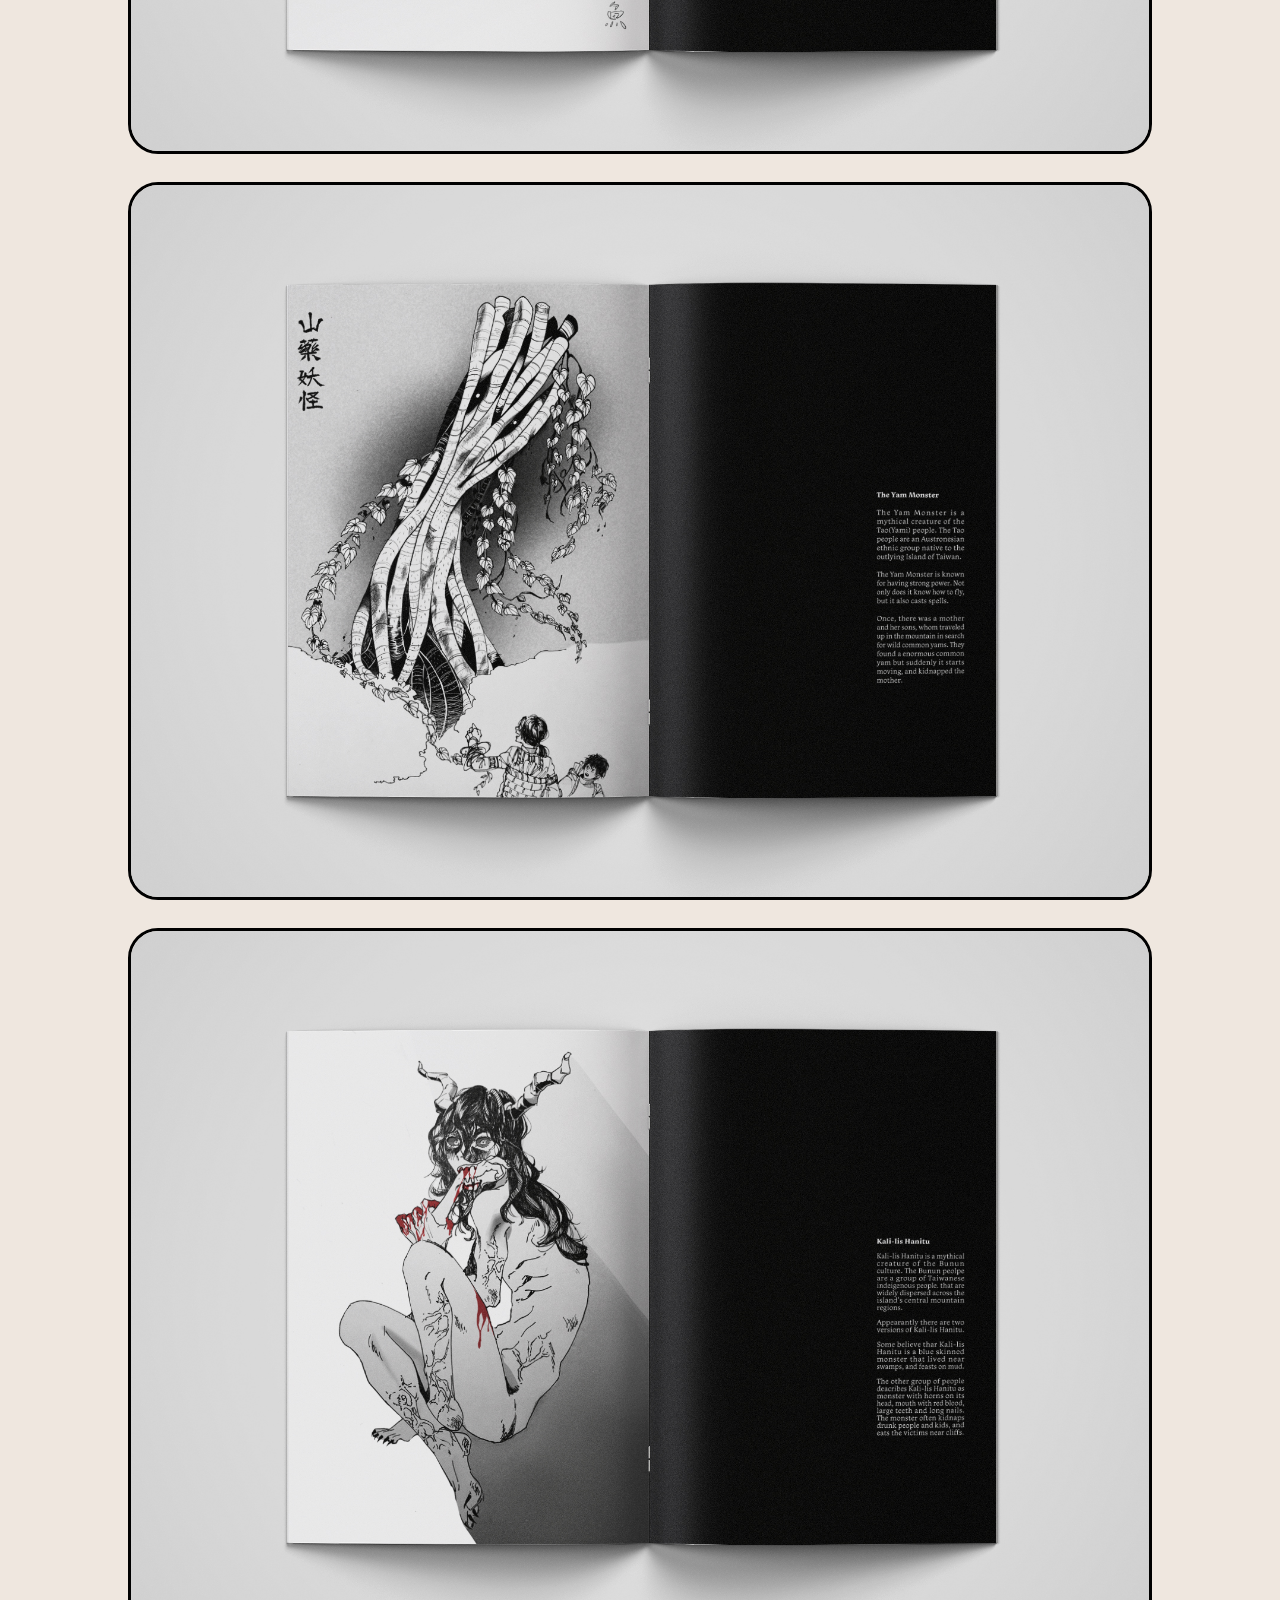
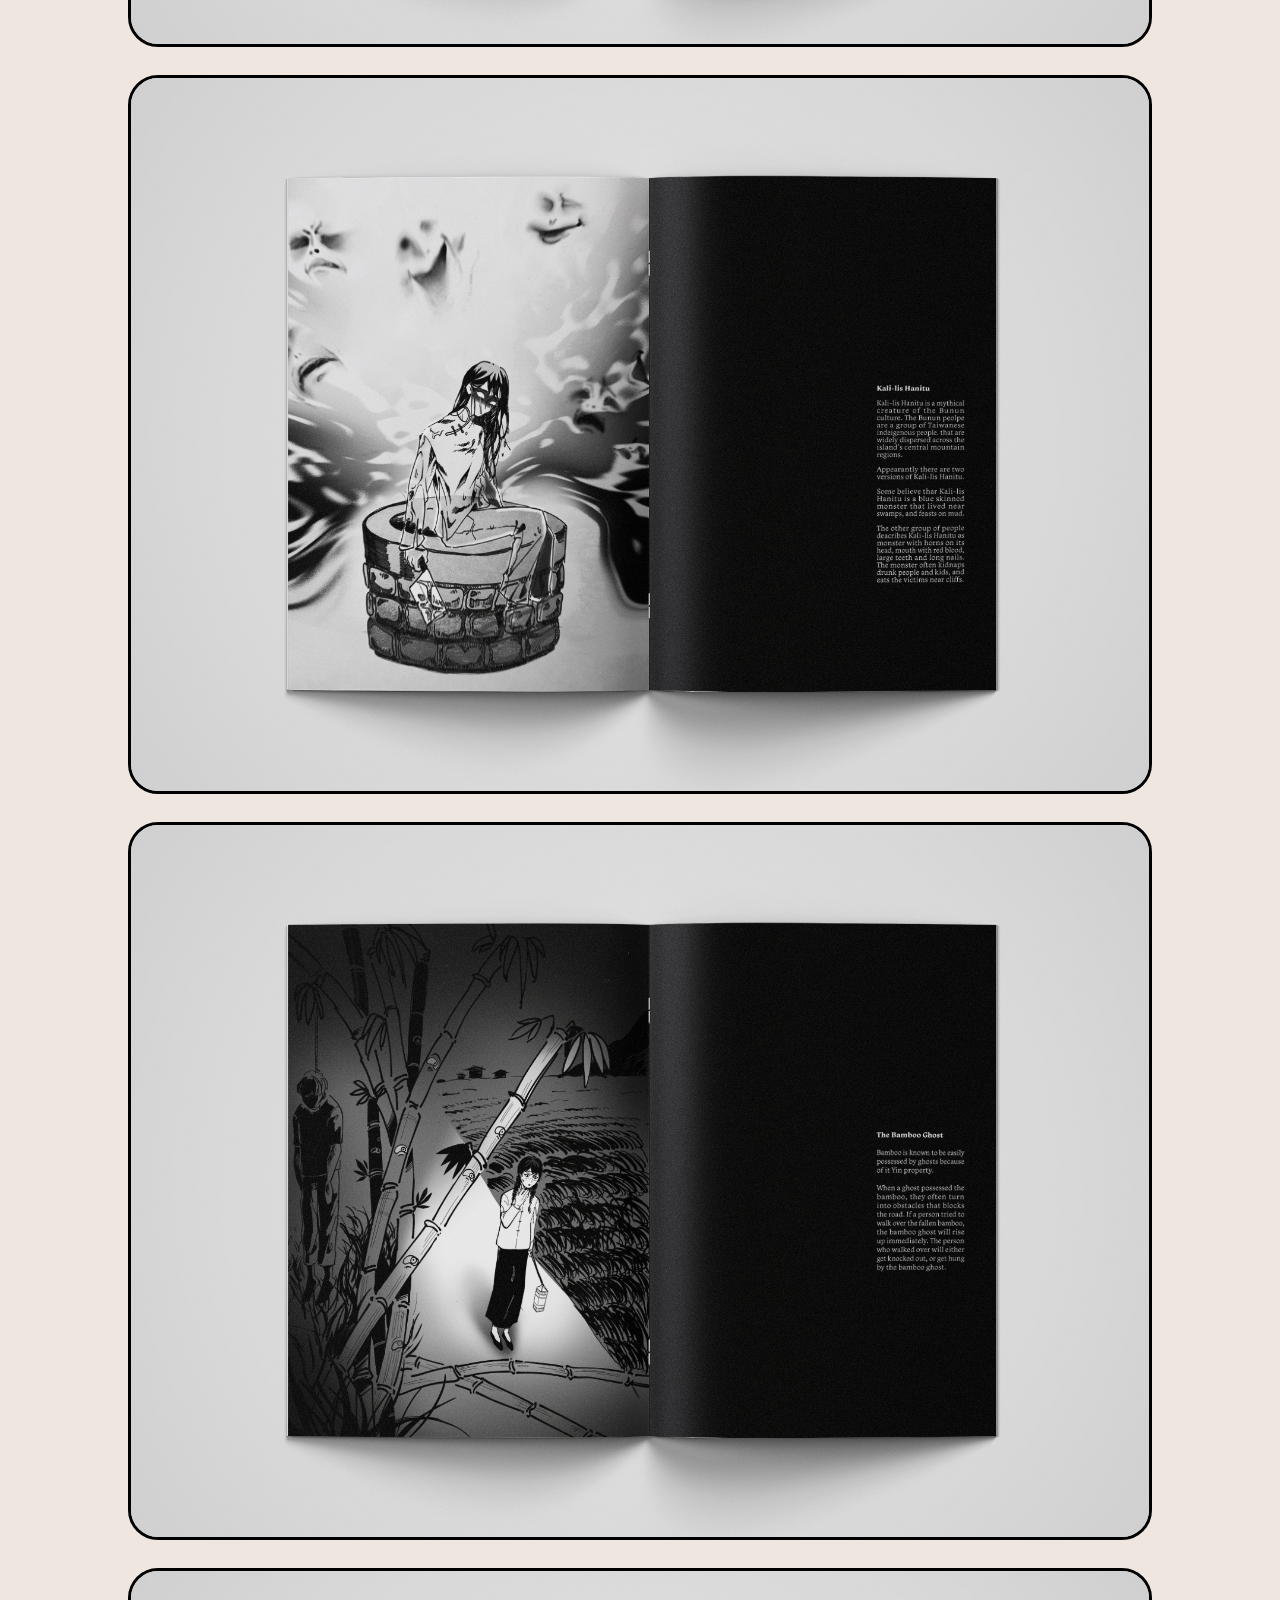
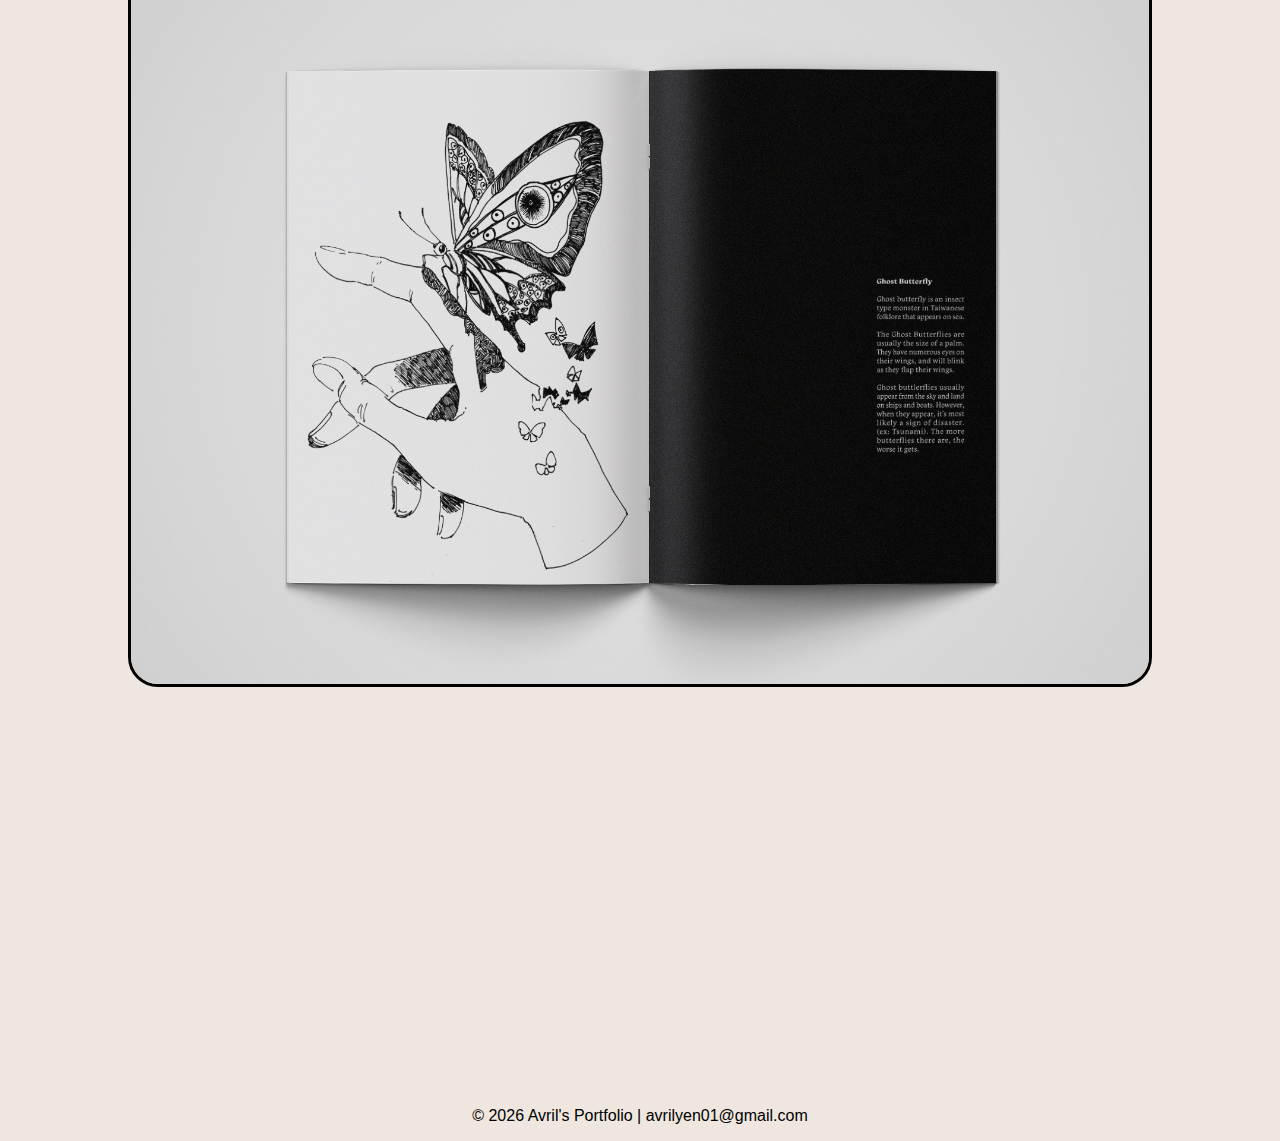
==== commit 5a182648: "illustration3" ====
--- a/works/illust-1/index.html
+++ b/works/illust-1/index.html
@@ -6,7 +6,7 @@
   <meta name="viewport" content="width=device-width, initial-scale=1.0">
   <script src="/lib/jquery-3.6.1.min.js"></script>
   <script src="/scripts/import.js"></script>
-  <title>Taiwan: Myths & Folklore | AVRIL Y.</title>
+  <title>1. Taiwan: Myths & Folklore | AVRIL Y.</title>
 </head>
 <body> 
   <!-- # + name + tab = a div -->
@@ -25,19 +25,12 @@
       </div>
       <div class="info">
         
-        <h2>CONTEXT</h2>
-        <p>Chirle Brown is a bakery established in Taiwan since 2003. The bakery adheres to the purpose of bringing joy with their tasty baked goods. Insists on using simplest ingredients and pure handwork in the making. Consistently delivers simple yet delicious and innovative baked goods.</p>
+        <!-- <h2>CONTEXT</h2> -->
+        <p>Growing up in Taiwan, I often hear stories from elders about local monsters and mythical beings. But compare to other places, I noticed there are very little illustrative interpretation of these folklores. Therefore, I became interested in reimagining the appearance of the local mythical creatures and turned my drawings into a series
+          ​
+          Mixed Media (Paper, Ink, Digital Media)</p>
         
-        <h2>CHALLENGE</h2>
-        <p>I combined Chirle Brown's best-selling product, egg pudding, with their core values in the logo. I designed a mascot as the logo mark to evoke friendliness and give a stronger impression. The color palette is inspired from their past logos. </p>
 
-        <h2>SOLUTION</h2>
-        <p>The poster conveys fearlessness and adventurous nature inspired by David Carson's Design. The type creates a pathway and mimics the behavior of a map, guiding the viewers' attention. </p>
-
-        <h2>DELIVERABLES</h2>
-        <p>Logo/
-          Graphic Elements/
-          Packaging</p>
       
       </div>
 
@@ -61,7 +54,7 @@
        
     
       </div>
-
+<!-- 
       <div class="bts-text">
         <h2>BEHIND THE SCENE</h2>
         <p>I created a harmonic architectural space constructed with dynamic types and shapes. This design invites the audience into an energetic space and showcases each architect's iconic design. A gradient palette was chosen to enhance the sense of spacial depth.</p>
@@ -70,7 +63,7 @@
       <div class="bts-gallery-container">
         <img src="/assets/project4/chirle-brown-sketch.jpg" alt="logo process sketches">
        
-      </div>
+      </div> -->
 
 
 
